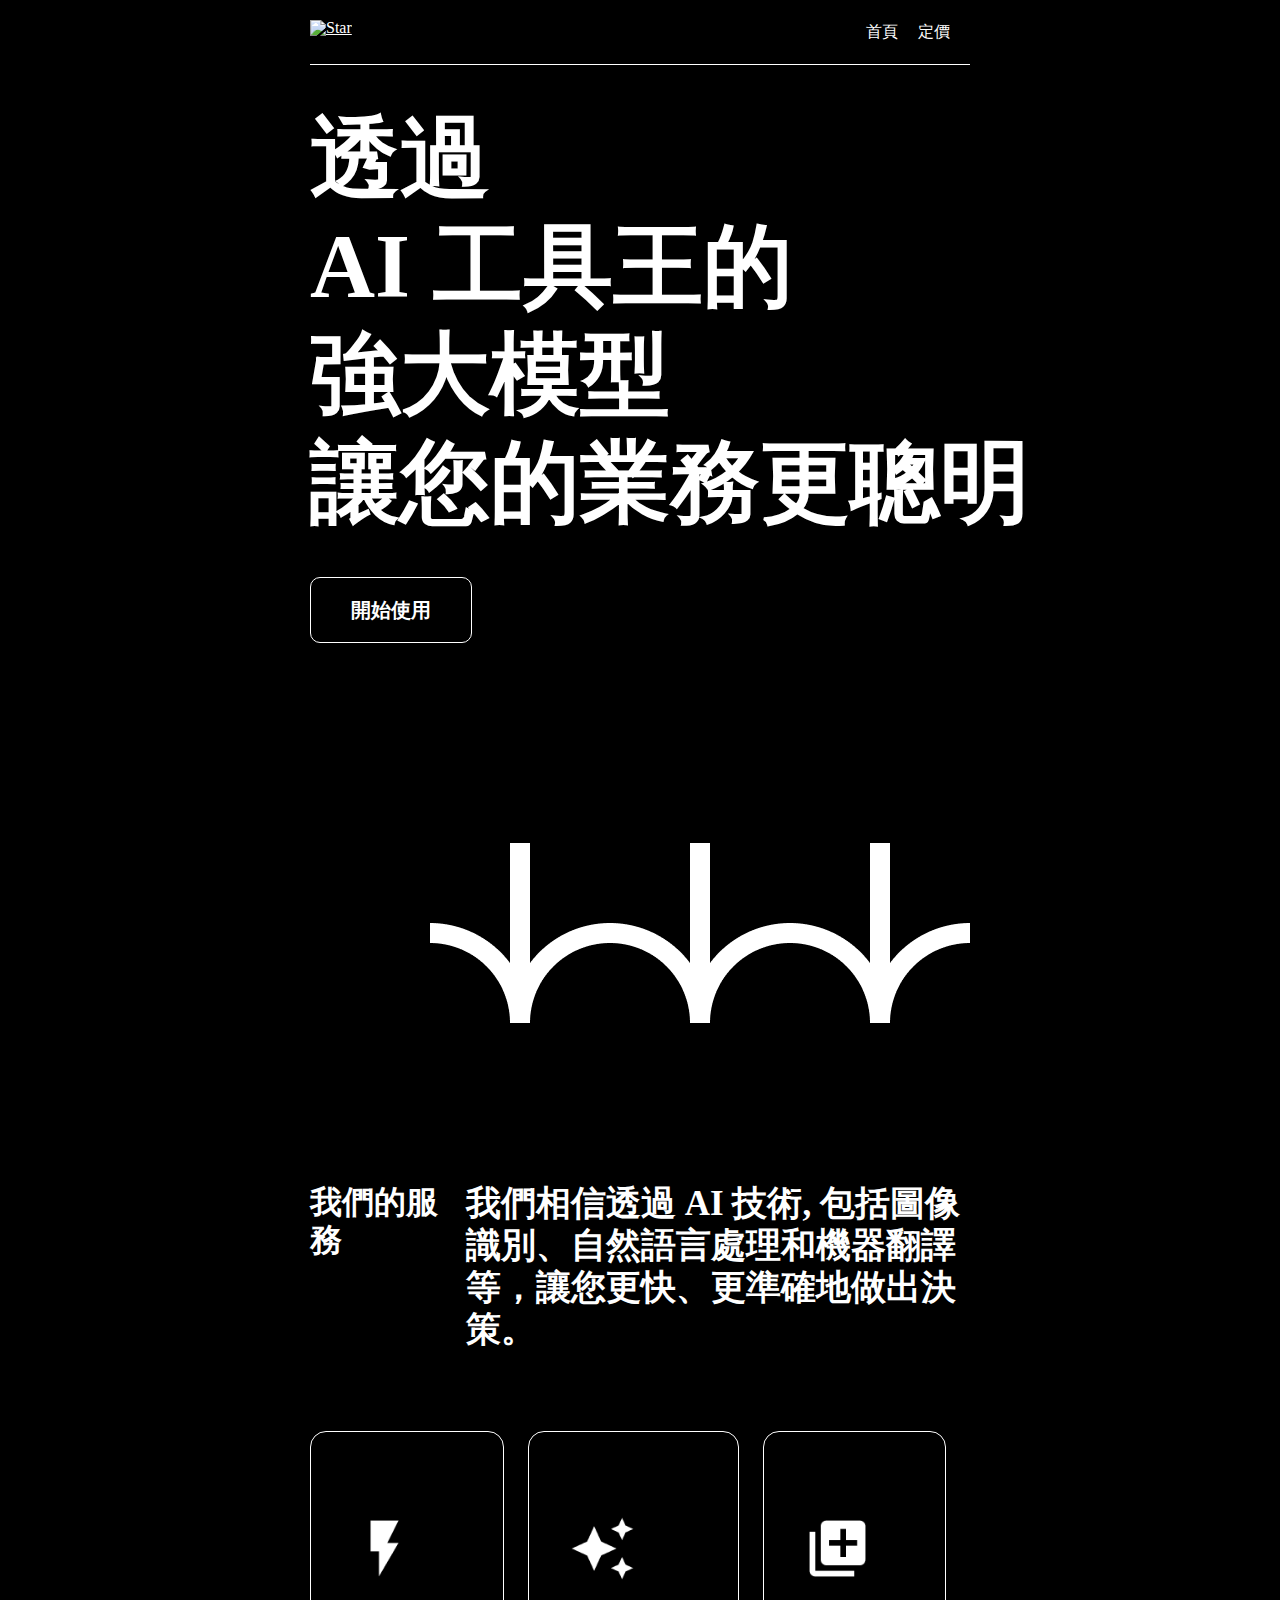
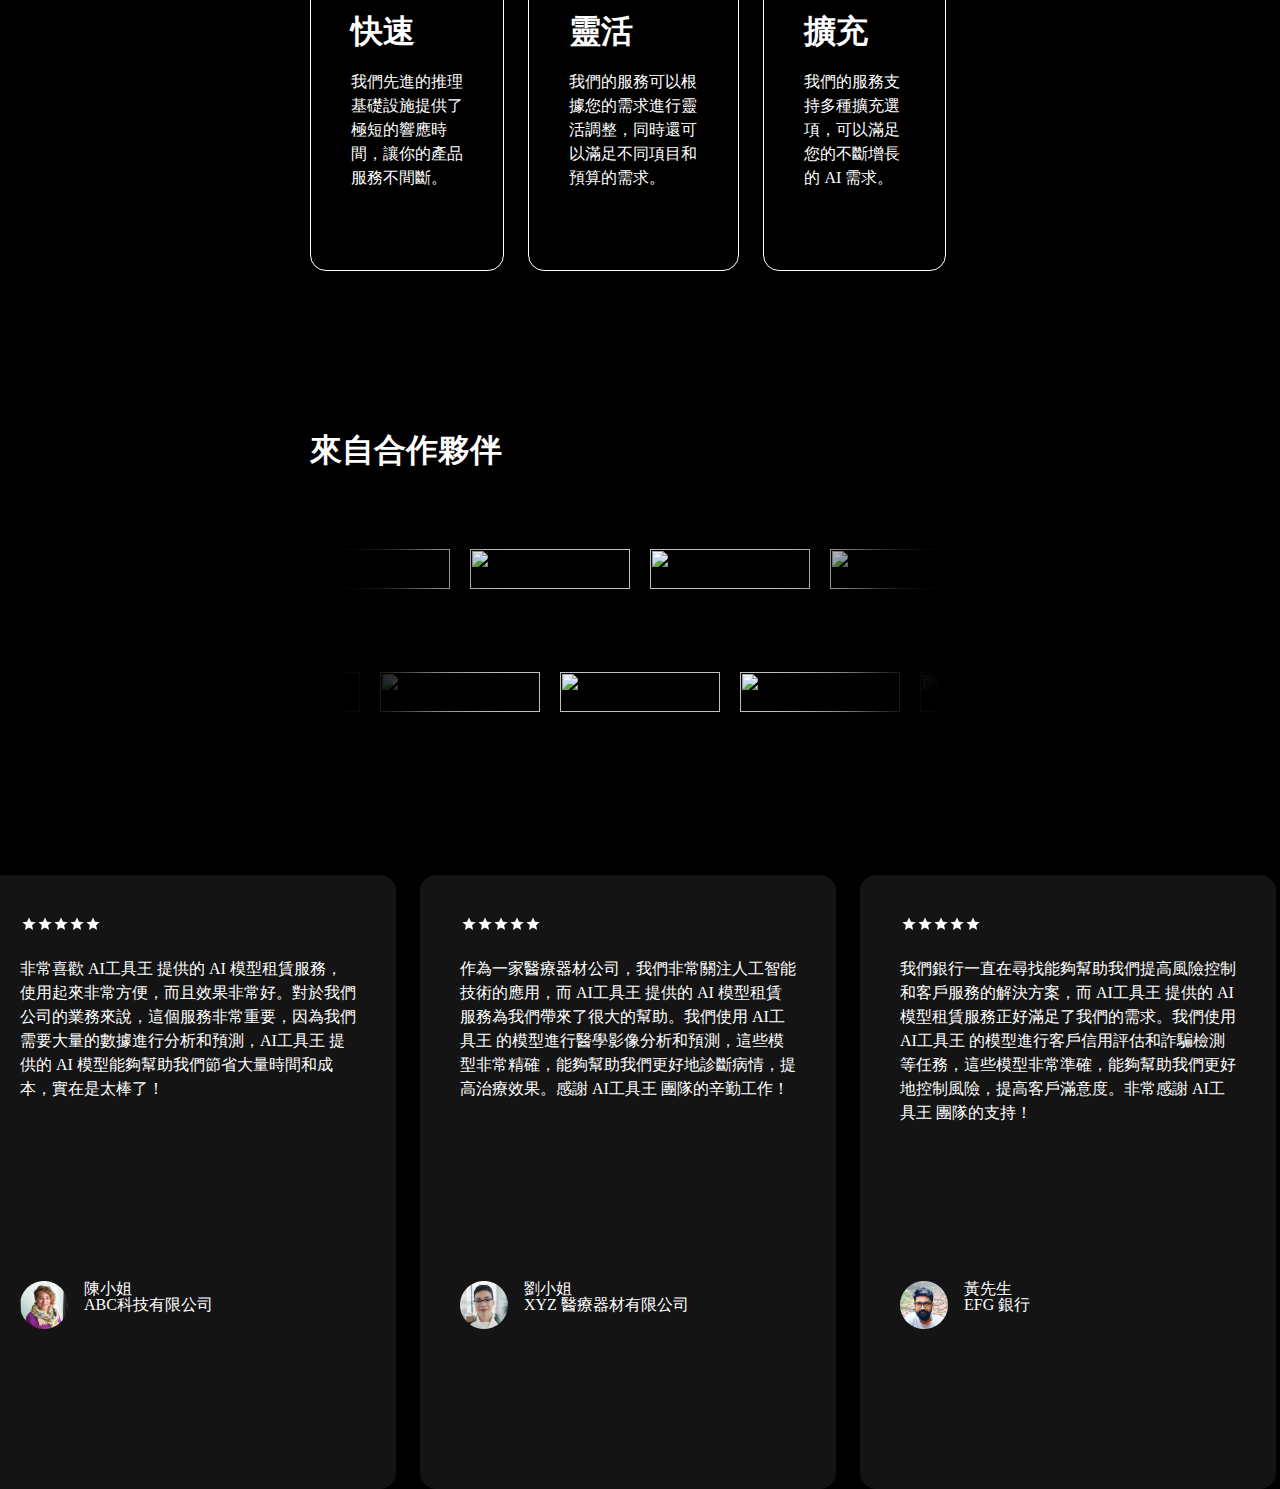
==== html/home.html @ 77b8fcf3 "Recreate the layout until the service area" ====
<!DOCTYPE html>
<html lang="en">
<head>
    <meta charset="UTF-8">
    <meta http-equiv="X-UA-Compatible" content="IE=edge">
    <meta name="viewport" content="width=device-width, initial-scale=1.0">
    <title>Document</title>
    <link rel="stylesheet" href="/css/reset.css"> 
    <link rel="stylesheet" href="/css/style.css">
    <script src="/js/jquery-3.7.0.min.js" type=”text/javascript”></script>
    <script src="/js/animation.js"  type=”text/javascript”></script>
</head>
<body>
    <div class="container">
        <div class="header ml-310 mr-310">
            <div class="logo">
                <h1><a href="#top"><img src="https://github.com/hexschool/2022-web-layout-training/blob/main/2023web-camp/logo.png?raw=true" alt="Star"></a></h1>
            </div>
            <div class="menu">
                <ul>
                    <li><a href="#">首頁</a></li>
                    <li><a href="#">定價</a></li>
                </ul>
            </div>
        </div>

        <div class="banner">
            <div class="banner-text">
              <p>透過</p>
              <p>AI 工具王的</p>
              <p>強大模型</p>
              <p>讓您的業務更聰明</p>
            </div>
            <div class="banner-button">
              <input type="button" value="開始使用" class="btn">
            </div>
            <div class="banner-animation"><span><img src="/images/deco.png" class="first"></img></span><span><img src="/images/deco.png" class="second"></img></span><span><img src="/images/deco.png" class="third"></img></span></div>

          </div>
          <div class="service">
            <div class="service-text">
                <h2>我們的服務</h2>
                <h3 class="right"><span>我們相信透過 AI 技術,</span>
                    <span>包括圖像識別、自然語言處理和機器翻</span>譯等，讓您更快、更準確地做出決策。</h3>
            </div>
            <ul class="service-list">
                    <li>
                        <img src="/images/icons/flash on.png" alt="Speed" >
                        
                        <h2>快速</h2>
                        <p>我們先進的推理基礎設施提供了極短的響應時間，讓你的產品服務不間斷。</p>
                       
                    </li>
                    <li>
                        <img src="/images/icons/auto awesome.png" alt="Flexibility" >
                        <h2>靈活</h2>
                        <p>我們的服務可以根據您的需求進行靈活調整，同時還可以滿足不同項目和預算的需求。</p>
                    </li>
                    <li>
                        <img src="/images/icons/library add.png" alt="Expansion">
                        <h2>擴充</h2>
                        <p>我們的服務支持多種擴充選項，可以滿足您的不斷增長的 AI 需求。</p>
                    </li>
            </ul>   
            </div>
            <div class="partner">
                <h2>來自合作夥伴</h2>
                <ul class="enterprise mb-md-12">
                  <li>
                    <img src="https://github.com/hexschool/2022-web-layout-training/blob/main/2023web-camp/enterprise.png?raw=true" alt="">
                  </li>
                  <li>
                    <img src="https://github.com/hexschool/2022-web-layout-training/blob/main/2023web-camp/enterprise1.png?raw=true" alt="">
                  </li>
                  <li>
                    <img src="https://github.com/hexschool/2022-web-layout-training/blob/main/2023web-camp/enterprise2.png?raw=true" alt="">
                  </li>
                  <li>
                    <img src="https://github.com/hexschool/2022-web-layout-training/blob/main/2023web-camp/enterprise3.png?raw=true" alt="">
                  </li>
                  <li>
                    <img src="https://github.com/hexschool/2022-web-layout-training/blob/main/2023web-camp/enterprise4.png?raw=true" alt="">
                  </li>
                  <li>
                    <img src="https://github.com/hexschool/2022-web-layout-training/blob/main/2023web-camp/enterprise5.png?raw=true" alt="">
                  </li>
                  <li>
                    <img src="https://github.com/hexschool/2022-web-layout-training/blob/main/2023web-camp/enterprise6.png?raw=true" alt="">
                  </li>
                  <li>
                    <img src="https://github.com/hexschool/2022-web-layout-training/blob/main/2023web-camp/enterprise7.png?raw=true" alt="">
                  </li>
                </ul>
                <ul class="enterprise mb-160 mb-md-48">
                  <li>
                    <img src="https://github.com/hexschool/2022-web-layout-training/blob/main/2023web-camp/enterprise8.png?raw=true" alt="">
                  </li>
                  <li>
                    <img src="https://github.com/hexschool/2022-web-layout-training/blob/main/2023web-camp/enterprise9.png?raw=true" alt="">
                  </li>
                  <li>
                    <img src="https://github.com/hexschool/2022-web-layout-training/blob/main/2023web-camp/enterprise11.png?raw=true" alt="">
                  </li>
                  <li>
                    <img src="https://github.com/hexschool/2022-web-layout-training/blob/main/2023web-camp/enterprise12.png?raw=true" alt="">
                  </li>
                  <li>
                    <img src="https://github.com/hexschool/2022-web-layout-training/blob/main/2023web-camp/enterprise1.png?raw=true" alt="">
                  </li>
                  <li>
                    <img src="https://github.com/hexschool/2022-web-layout-training/blob/main/2023web-camp/enterprise2.png?raw=true" alt="">
                  </li>
                  <li>
                    <img src="https://github.com/hexschool/2022-web-layout-training/blob/main/2023web-camp/enterprise3.png?raw=trueg" alt="">
                  </li>
                </ul>
              </div>
              <div class="recommend">
                <ul>
                    <li>
                        <div class="recommend-icon">
                            <img src="/images/icons/star.png" alt="star"><img src="/images/icons/star.png" alt="star"><img src="/images/icons/star.png" alt="star"><img src="/images/icons/star.png" alt="star"><img src="/images/icons/star.png" alt="star">
                        </div>
                        <p>非常喜歡 AI工具王 提供的 AI 模型租賃服務，使用起來非常方便，而且效果非常好。對於我們公司的業務來說，這個服務非常重要，因為我們需要大量的數據進行分析和預測，AI工具王 提供的 AI 模型能夠幫助我們節省大量時間和成本，實在是太棒了！</p>
                        <div class="recommend-name">
                        <img src="/images/avatar1.png" alt="avatar">
                        <div>
                        <h3>陳小姐</h3>
                        <p>ABC科技有限公司</p>
                        </div>
                        </div>
                    </li>
                    <li>
                        <div class="recommend-icon">
                            <img src="/images/icons/star.png" alt="star"><img src="/images/icons/star.png" alt="star"><img src="/images/icons/star.png" alt="star"><img src="/images/icons/star.png" alt="star"><img src="/images/icons/star.png" alt="star">
                        </div>
                        <p>作為一家醫療器材公司，我們非常關注人工智能技術的應用，而 AI工具王 提供的 AI 模型租賃服務為我們帶來了很大的幫助。我們使用 AI工具王 的模型進行醫學影像分析和預測，這些模型非常精確，能夠幫助我們更好地診斷病情，提高治療效果。感謝 AI工具王 團隊的辛勤工作！</p>
                        <div class="recommend-name">
                        <img src="/images/avatar3.png" alt="avatar">
                        <div>
                        <h3>劉小姐</h3>
                        <p>XYZ 醫療器材有限公司</p>
                        </div>
                        </div>
                    </li>
                    <li>
                        <div class="recommend-icon">
                            <img src="/images/icons/star.png" alt="star"><img src="/images/icons/star.png" alt="star"><img src="/images/icons/star.png" alt="star"><img src="/images/icons/star.png" alt="star"><img src="/images/icons/star.png" alt="star">
                        </div>
                        <p>我們銀行一直在尋找能夠幫助我們提高風險控制和客戶服務的解決方案，而 AI工具王 提供的 AI 模型租賃服務正好滿足了我們的需求。我們使用 AI工具王 的模型進行客戶信用評估和詐騙檢測等任務，這些模型非常準確，能夠幫助我們更好地控制風險，提高客戶滿意度。非常感謝 AI工具王 團隊的支持！</p>
                        <div class="recommend-name">
                        <img src="/images/avatar2.png" alt="avatar">
                        <div>
                        <h3>黃先生</h3>
                        <p>EFG 銀行</p>
                        </div>
                        </div>
                    </li>
                </ul>
            </div>
    

  
    </div>
    
</body>
</html>
---- css/style.css ----
@import url(//fonts.googleapis.com/earlyaccess/notosanstc.css);

*,*::before,*::after{
    box-sizing: border-box;
    font-family: 'Noto Sans TC';
    color: #fff;
}
image{
    max-width:100%;
    height:auto;
}
.container{
    background-color:black;
    
}

.header{
    
    display:flex;
    justify-content: space-between;
    border-bottom:1px solid #fff;
    margin:0 auto;  
    margin-left: 310px;
    margin-right: 310px;
}

.logo img{
    width:189px;
    padding-bottom: 28px;
    padding-top:20px;
}
.menu{
    display:flex;
    align-items: center;
    justify-content: center;
}

.menu ul{
    display: flex;
}

.menu a{
    text-decoration: none;
    color:#fff;
    font-size: 16px;
    line-height: 1.5;
    padding-right: 20px;
}
.banner{
    
    margin-top:40px;
    margin-left: 310px;
    
}
.banner p{
    color:#fff;
    font-weight: 900;
    font-size:90px;
    line-height:1.2;
}
input[type="button"] {
    font-size: 20px;
    line-height: 1.2;
    padding:20px 40px;
    font-weight: 900;
    background-color:black;
    color: #fff;
    border:1px solid #fff;
    margin-top:40px;
    border-radius: 10px;
}
.banner-animation{
  display:flex;
  justify-content: flex-end;
  overflow: hidden;
  height:180px;
  margin: left 310px;
    margin-right:310px;  
  margin-bottom: 160px;
  margin-top:200px;
}

.service{
    max-width: 1296px;
    margin-left:310px;
    margin-right:310px;
}
.service-text{
    display: flex;
    
    margin-bottom: 80px;
}

.service-text>.right{
    
    font-weight: 900;
    line-height: 120%;
    font-size:35px;
    width:75%;
    
    }


.service-text>h2{
    font-size:32px;
    width:20%;
    margin-right: 24px;
    
    font-weight: 900;
    line-height: 120%;   
}
.service-list {
    display:flex;
   
 }

 .service-list li{
    
    padding-right: 40px;
    padding-left: 40px;
    margin-right: 24px;
    border: 1px solid white;
    border-radius: 16px;
}

.service-list li h2{
    font-weight: 900;
    font-size: 32px;
    line-height:1.2;
    margin-bottom: 20px;
    margin-top: 26.67px;
}
.service-list p{
  
    font-weight: 400;
    font-size: 16px;
    line-height: 150%;
    padding-bottom: 80px;
   
}
.service-list li img{
    width:66.67px;
    margin-top:83.33px;
    
}

/*overflow area*/
.overflow {
    max-width: 1320px;
    margin-left: auto;
    margin-right: auto;
    padding-left: 12px;
    padding-right: 12px;
  }
  
  

  
  .enterprise {
    display: flex;
    justify-content: center;
    overflow-x: scroll;
    position: relative;
    margin-bottom: 20px;
  }

  @media (max-width: 768px) {
    .mb-md-120 {
      margin-bottom: 120px;
    }
  }
  
  /* 隱藏 x 軸 */
  /* Hide scrollbar for Chrome, Safari and Opera */
  .enterprise::-webkit-scrollbar {
    display: none;
  }
  /* Hide scrollbar for IE, Edge and Firefox */
  .enterprise {
    -ms-overflow-style: none; /* IE and Edge */
    scrollbar-width: none; /* Firefox */
  }
  
  .enterprise::after,
  .enterprise::before {
    content:"";
    position: sticky;
    width: 196px;
    height: 40px;
    top: 0;
  }
  .enterprise::before {
    left: 0;
    padding-right: 196px;
    background: linear-gradient(90deg, #000000 0%, rgba(0, 0, 0, 0.991615) 11.79%, rgba(0, 0, 0, 0.967585) 21.38%, rgba(0, 0, 0, 0.9296) 29.12%, rgba(0, 0, 0, 0.879348) 35.34%, rgba(0, 0, 0, 0.818519) 40.37%, rgba(0, 0, 0, 0.7488) 44.56%, rgba(0, 0, 0, 0.671881) 48.24%, rgba(0, 0, 0, 0.589452) 51.76%, rgba(0, 0, 0, 0.5032) 55.44%, rgba(0, 0, 0, 0.414815) 59.63%, rgba(0, 0, 0, 0.325985) 64.66%, rgba(0, 0, 0, 0.2384) 70.88%, rgba(0, 0, 0, 0.153748) 78.62%, rgba(0, 0, 0, 0.0737185) 88.21%, rgba(0, 0, 0, 0) 100%);
  }
  
  .enterprise::after {
    right: 0;
    padding-left: 196px;
    background: linear-gradient(90deg, #000000 0%, rgba(0, 0, 0, 0.991615) 11.79%, rgba(0, 0, 0, 0.967585) 21.38%, rgba(0, 0, 0, 0.9296) 29.12%, rgba(0, 0, 0, 0.879348) 35.34%, rgba(0, 0, 0, 0.818519) 40.37%, rgba(0, 0, 0, 0.7488) 44.56%, rgba(0, 0, 0, 0.671881) 48.24%, rgba(0, 0, 0, 0.589452) 51.76%, rgba(0, 0, 0, 0.5032) 55.44%, rgba(0, 0, 0, 0.414815) 59.63%, rgba(0, 0, 0, 0.325985) 64.66%, rgba(0, 0, 0, 0.2384) 70.88%, rgba(0, 0, 0, 0.153748) 78.62%, rgba(0, 0, 0, 0.0737185) 88.21%, rgba(0, 0, 0, 0) 100%);
    transform: rotate(-180deg);
  }
  .enterprise li:not(:last-child) {
    margin-right: 20px;
  }
  
  .enterprise img {
    width: 160px;
    height: 40px;
    max-width: initial;
  }
  .partner{
    max-width: 1296px;
    margin-left:310px;
    margin-right:310px;
    margin-top: 160px;
}

.partner>h2{
    font-weight: 900;
font-size: 32px;
line-height: 120%;
color:#fff;
}

.partner ul{
    margin-top:80px;
    max-width:1296px;
}
.recommend ul{
    max-width:1296px;
    display:flex;
    margin-left:310px;
    margin-right:310px; 
    justify-content: center;
    margin-top: 160px;
  }

  .recommend li{   
    background: rgba(255, 255, 255, 0.08);
border-radius: 16px;
margin-right: 24px;


  }
  .recommend li >p{
   
    width:336px;
   height:215px;
   display:flex;
   margin: 22px 40px 109px;
   font-weight: 400;
font-size: 16px;
line-height: 150%;
  }
  .recommend-icon{
    margin-bottom:22px;
    margin-left:41px;
    margin-top: 41px;
  }
  .recommend-name{   
    margin-left:40px;
 
    display: flex;
    margin-top: 20px;
   
    margin-bottom: 160px;
  }

  .recommend-name img{
    margin-right: 16px;
  }
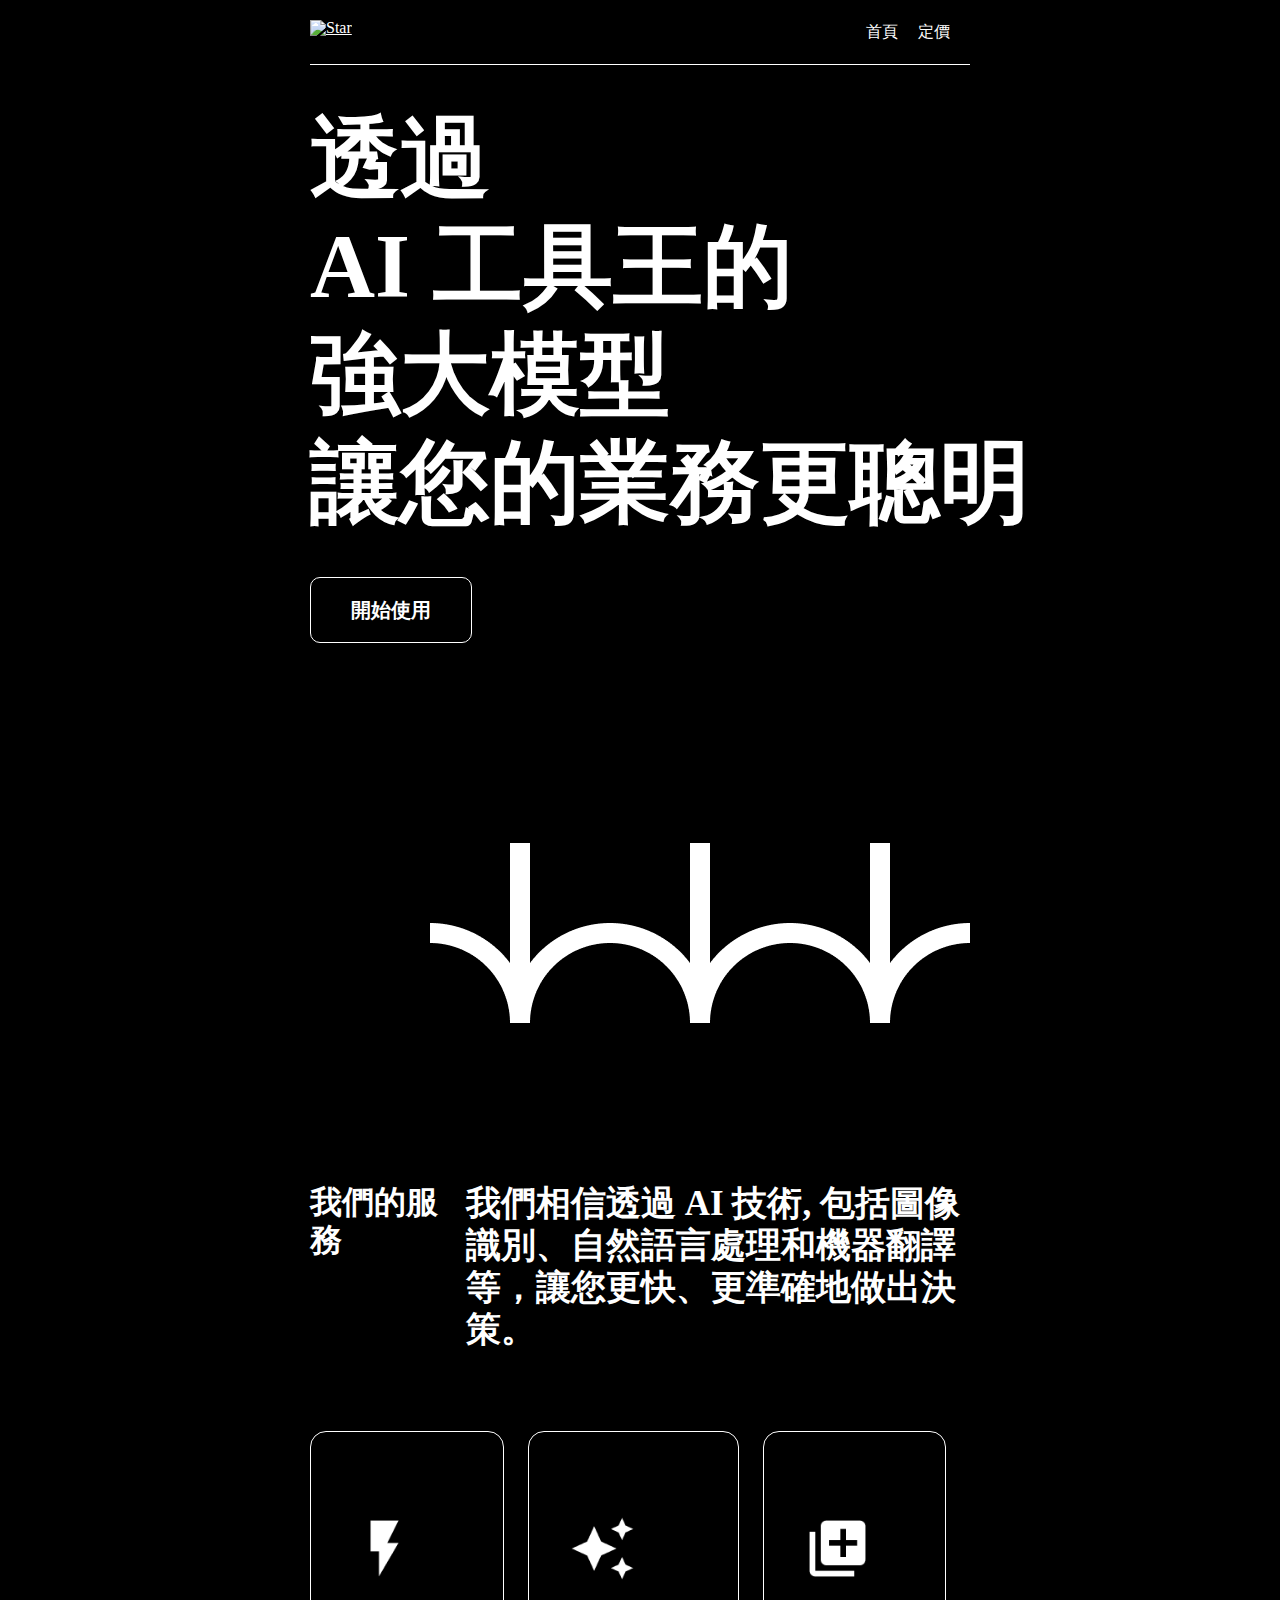
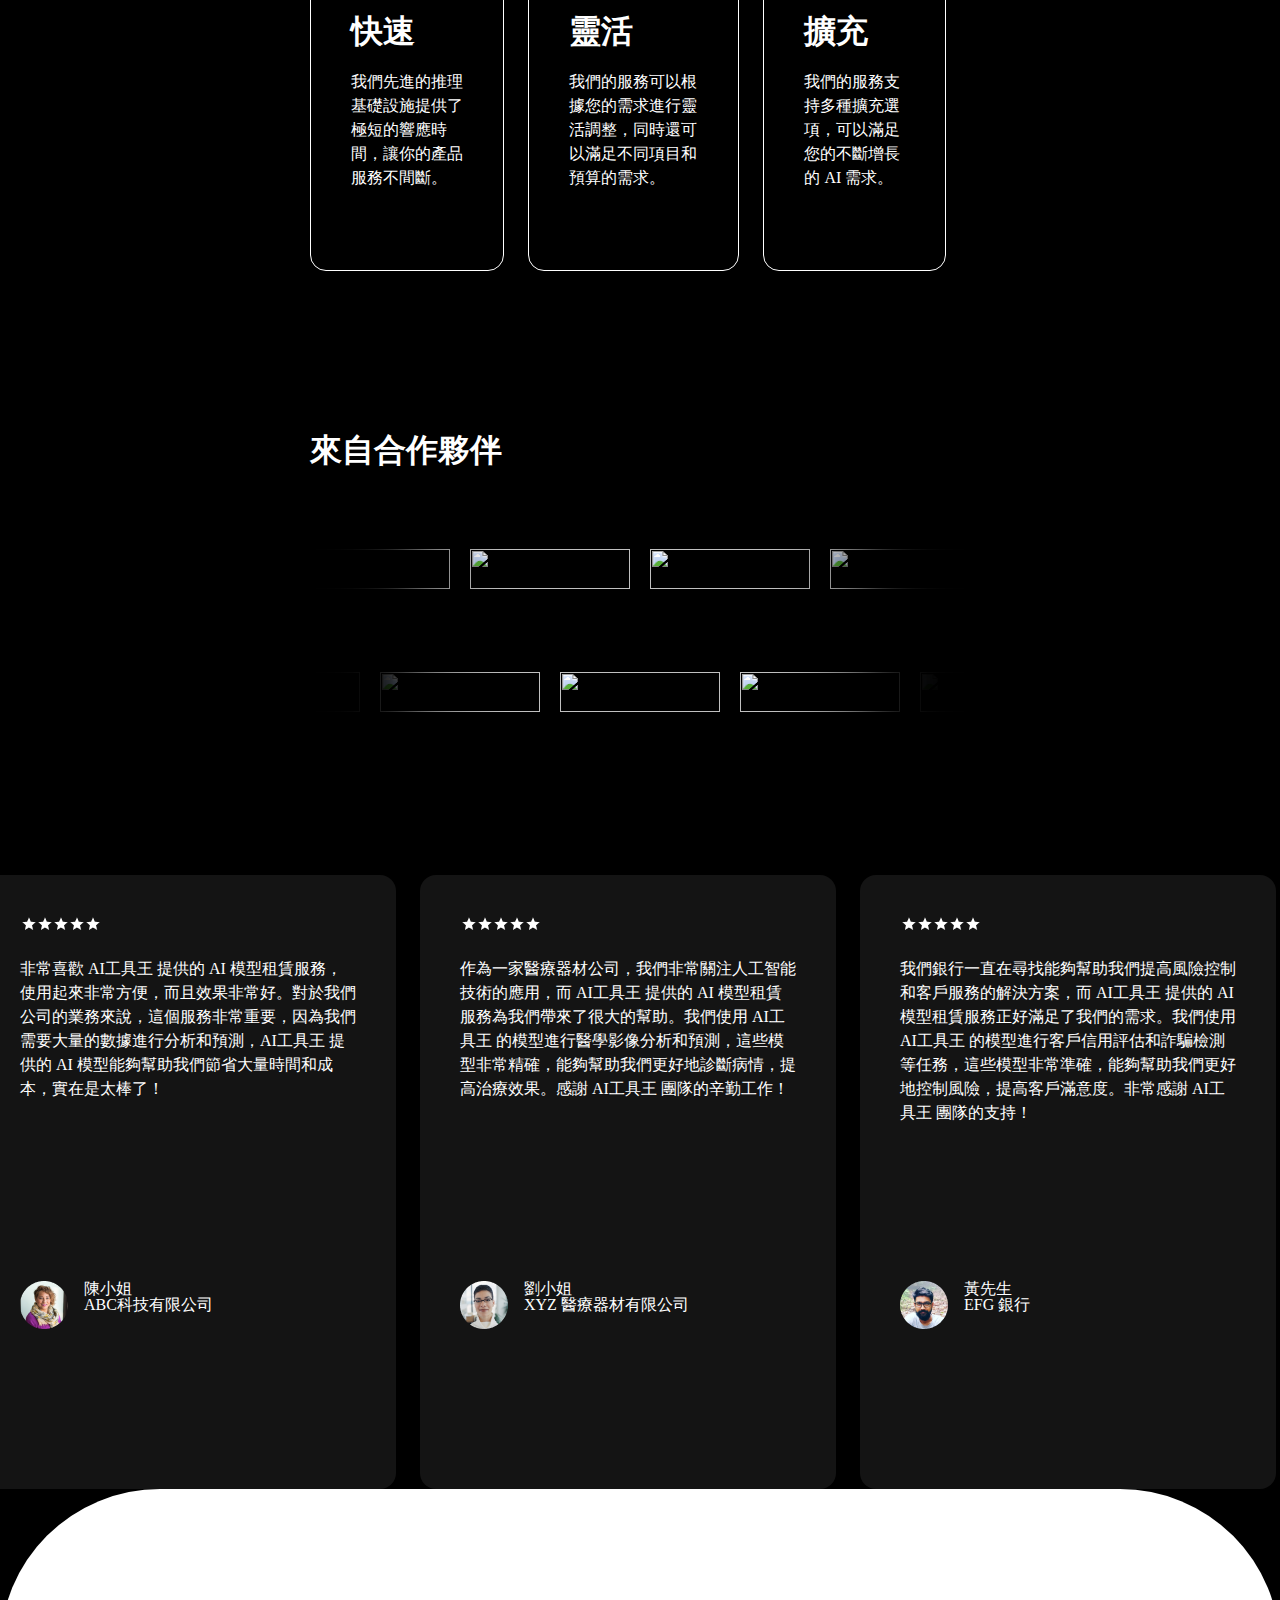
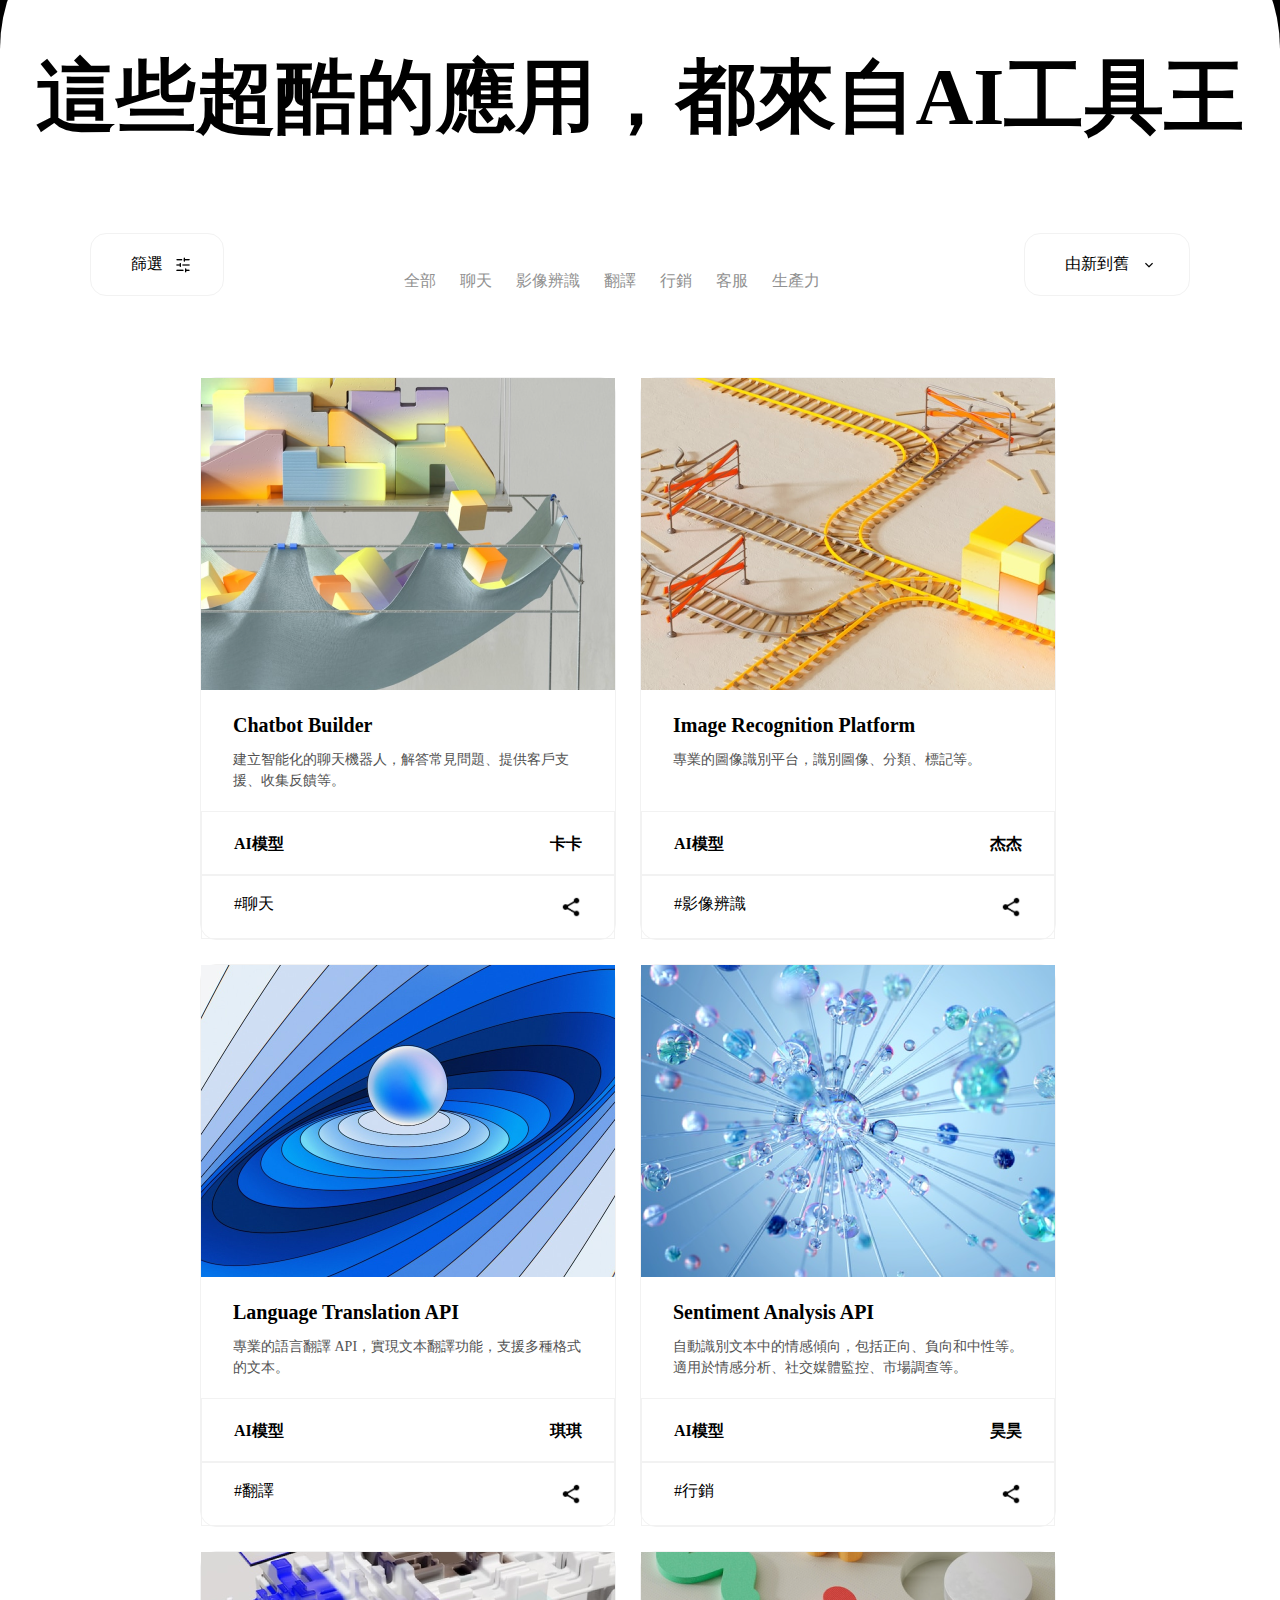
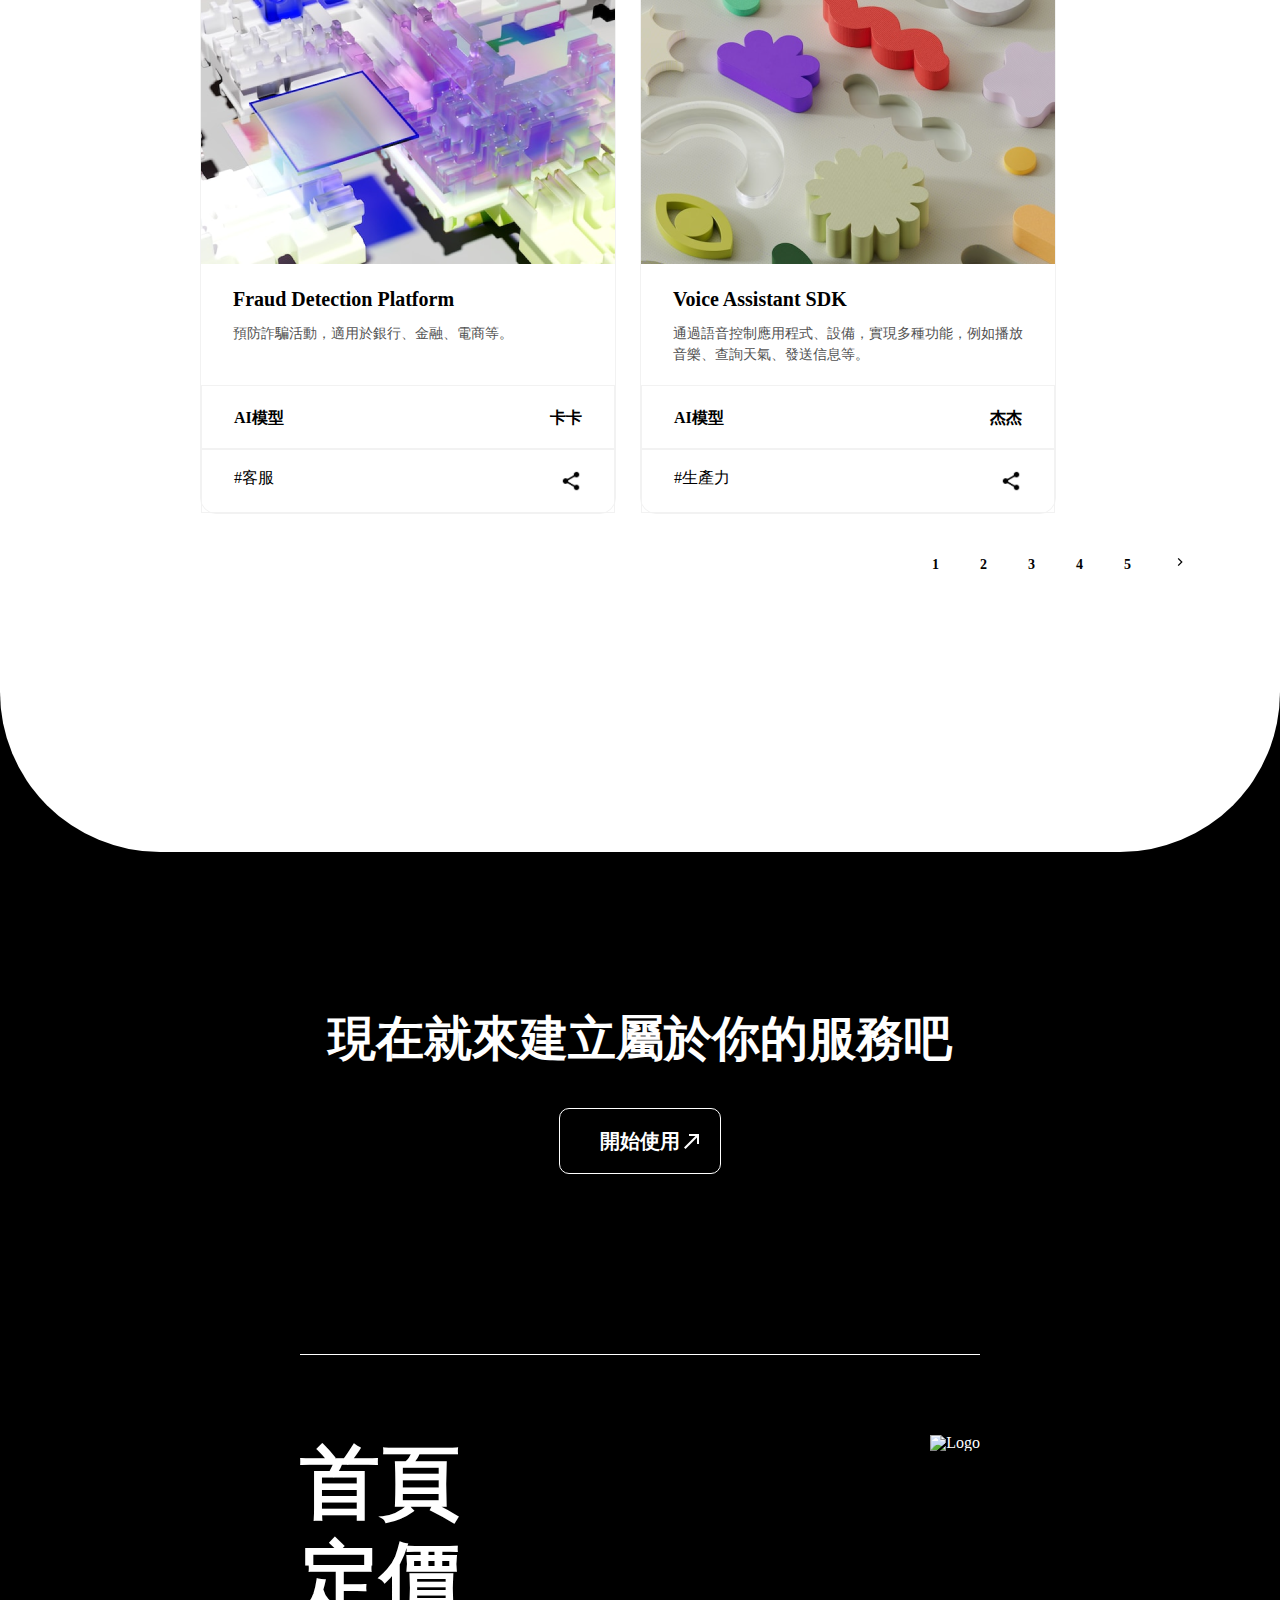
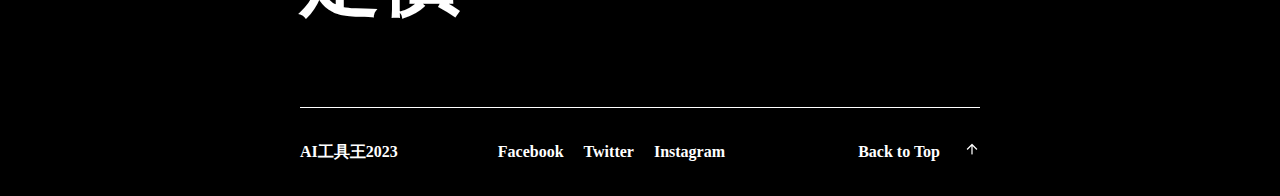
==== commit eca8677f: "Finish the layout for the home page" ====
--- a/html/home.html
+++ b/html/home.html
@@ -8,7 +8,8 @@
     <link rel="stylesheet" href="/css/reset.css"> 
     <link rel="stylesheet" href="/css/style.css">
     <script src="/js/jquery-3.7.0.min.js" type=”text/javascript”></script>
-    <script src="/js/animation.js"  type=”text/javascript”></script>
+    <script src="/js/all.js"  type=”text/javascript”></script>
+    
 </head>
 <body>
     <div class="container">
@@ -150,16 +151,215 @@
                         <p>我們銀行一直在尋找能夠幫助我們提高風險控制和客戶服務的解決方案，而 AI工具王 提供的 AI 模型租賃服務正好滿足了我們的需求。我們使用 AI工具王 的模型進行客戶信用評估和詐騙檢測等任務，這些模型非常準確，能夠幫助我們更好地控制風險，提高客戶滿意度。非常感謝 AI工具王 團隊的支持！</p>
                         <div class="recommend-name">
                         <img src="/images/avatar2.png" alt="avatar">
-                        <div>
-                        <h3>黃先生</h3>
-                        <p>EFG 銀行</p>
-                        </div>
+                          <div>
+                            <h3>黃先生</h3>
+                            <p>EFG 銀行</p>
+                          </div>
                         </div>
                     </li>
                 </ul>
             </div>
     
+            <div class="bg-white">
+              <div class="tools">
+                  <h2>這些超酷的應用，都來自AI工具王</h2>
+      
 
+                  <!--<form>
+                      <input type="search" placeholder="輸入關鍵字搜尋">
+                      <button type="submit"></button>
+                    </form>-->
+                  <!--<input type="text" name="Search" placeholder="輸入關鍵字搜尋">-->
+                  <div class="tools-search">
+                    <div class="wrap">
+                      <div class="filter mt-8">
+                          <div class="dropdown">
+                              <button type="button" class="dropdown-btn fs-normal"><span class="dropdown-btnText">篩選</span><img src="/images/icons/sliders-horizontal.png" alt="Expand_More" class="fs-normal ml-12"></button>
+                              <ul class="dropdown-menu">
+                                  <li class="mb-8"><a href="#" class="new-to-old ">由新到舊</a></li>
+                                  <li><a href="#" class="old-to-new">由舊到新</a></li>
+                              </ul>
+                          </div>
+                      </div>
+                  </div>          
+                      <ul>
+                          <li><a href="#" class="gray">全部</a></li>
+                          <li><a href="#">聊天</a></li>
+                          <li><a href="#">影像辨識</a></li>
+                          <li><a href="#">翻譯</a></li>
+                          <li><a href="#">行銷</a></li>
+                          <li><a href="#">客服</a></li>
+                          <li><a href="#">生產力</a></li>
+                      </ul>
+                      <div class="wrap">
+                          <div class="filter mt-8">
+                              <div class="dropdown">
+                                  <button type="button" class="dropdown-btn fs-normal"><span class="dropdown-btnText">由新到舊</span><img src="/images/icons/keyboard arrow down.png" alt="Expand_More" class="fs-normal ml-12"></button>
+                                  <ul class="dropdown-menu">
+                                      <li class="mb-8"><a href="#" class="new-to-old ">由新到舊</a></li>
+                                      <li><a href="#" class="old-to-new">由舊到新</a></li>
+                                  </ul>
+                              </div>
+                          </div>
+                      </div>                      
+                  </div>
+                  <div class="tools-list">
+                      <ul>
+                          <li>
+                             
+                              <div class="image">
+                              <img src="/images/tool1.png" alt="tool">
+                              </div>
+                              <div class="introduction">
+                              <h2>Chatbot Builder</h2>
+                              <p>建立智能化的聊天機器人，解答常見問題、提供客戶支援、收集反饋等。</p>
+                              </div>
+                              <div class="tools-ai">
+                                  <span>AI模型</span>
+                                  <span>卡卡</span>
+                              </div>
+                              <div class="tools-tag">
+                                  <span>#聊天</span>
+                                  <img src="/images/icons/share.png" alt="share" >
+                              </div>
+                          </li>
+                          <li>
+                              
+                              <div class="image">
+                              <img src="/images/tool2.png" alt="tool">
+                              </div>
+                              <div class="introduction">
+                              <h2>Image Recognition Platform</h2>
+                              <p>專業的圖像識別平台，識別圖像、分類、標記等。
+                              </p>
+                              </div>
+                              <div class="tools-ai">
+                                  <span>AI模型</span>
+                                  <span>杰杰</span>
+                              </div>
+                              <div class="tools-tag">
+                                  <span>#影像辨識</span>
+                                  <img src="/images/icons/share.png" alt="share" >
+                              </div>
+                          </li>
+                          <li>
+                             
+                              <div class="image">
+                              <img src="/images/tool3.png" alt="tool">
+                              </div>
+                              <div class="introduction">
+                              <h2>Language Translation API</h2>
+                              <p>專業的語言翻譯 API，實現文本翻譯功能，支援多種格式的文本。</p>
+                              </div>
+                              <div class="tools-ai">
+                                  <span>AI模型</span>
+                                  <span>琪琪</span>
+                              </div>
+                              <div class="tools-tag">
+                                  <span>#翻譯</span>
+                                  <img src="/images/icons/share.png" alt="share" >
+                              </div>
+                          </li>
+                          <li>
+                              
+                              <div class="image">
+                              <img src="/images/tool4.png" alt="tool">
+                              </div>
+                              <div class="introduction">
+                              <h2>Sentiment Analysis API</h2>
+                              <p>自動識別文本中的情感傾向，包括正向、負向和中性等。適用於情感分析、社交媒體監控、市場調查等。</p>
+                              </div>
+                              <div class="tools-ai">
+                                  <span>AI模型</span>
+                                  <span>昊昊</span>
+                              </div>
+                              <div class="tools-tag">
+                                  <span>#行銷</span>
+                                  <img src="/images/icons/share.png" alt="share" >
+                              </div>
+                          </li>
+                          <li>
+                              
+                              <div class="image">
+                              <img src="/images/tool5.png" alt="tool">
+                              </div>
+                              <div class="introduction">
+                              <h2>Fraud Detection Platform</h2>
+                              <p>預防詐騙活動，適用於銀行、金融、電商等。
+                               </p>
+                              </div>
+                               <div class="tools-ai">
+                                  <span>AI模型</span>
+                                  <span>卡卡</span>
+                              </div>
+                              <div class="tools-tag">
+                                  <span>#客服</span>
+                                  <img src="/images/icons/share.png" alt="share" >
+                              </div>
+                          </li>
+                          <li>
+                              
+                              <div class="image">
+                              <img src="/images/tool6.png" alt="tool">
+                              </div>
+                              <div class="introduction">
+                              <h2>Voice Assistant SDK</h2>
+                              <p>通過語音控制應用程式、設備，實現多種功能，例如播放音樂、查詢天氣、發送信息等。</p>
+                              </div>
+                              <div class="tools-ai">
+                                  <span>AI模型</span>
+                                  <span>杰杰</span>
+                              </div>
+                              <div class="tools-tag">
+                                  <span>#生產力</span>
+                                  <img src="/images/icons/share.png" alt="share" >
+                              </div>
+                          </li>
+                      </ul>
+                  </div>
+                  
+                  <div class="pagination">
+                    <ul>
+                        <li><a href="#">1</a></li>
+                        <li><a href="#">2</a></li>
+                        <li><a href="#">3</a></li>
+                        <li><a href="#">4</a></li>
+                        <li><a href="#">5</a></li>
+                        <li><a href="#"><img src="/images/icons/keyboard arrow right.png" alt="Next Page"></a></li>
+                    </ul>
+                  </div>
+              </div>
+            
+      </div>
+      <div class="callToAction">
+        <h2>現在就來建立屬於你的服務吧</h2>
+        <input type="button" value="開始使用" class="btn2" >
+     </div>
+     <div class="siteMap">
+      <div class="siteMap-list">
+        <ul>
+          <li>首頁</li>
+          <li>定價</li>
+        </ul>
+      </div>
+      <div class="siteMap-logo"><img src="https://github.com/hexschool/2022-web-layout-training/blob/main/2023web-camp/logo.png?raw=true" alt="Logo"></div>
+    </div>
+    <div class="footer">
+      <div class="copyright">
+        <p>AI工具王<img src="" alt="" >2023</p>
+      </div>
+      <div class="social">
+        <ul>
+          <li>Facebook</li>
+          <li>Twitter</li>
+          <li>Instagram</li>
+        </ul>
+      </div>
+      <div class="to-top">
+          <a href="#top" class="btn3">Back to Top <img src="/images/icons/arrow upward.png" alt="arrow">
+          </a>
+      </div>
+    </div>
   
     </div>
     
--- a/css/style.css
+++ b/css/style.css
@@ -271,10 +271,313 @@
   .recommend-name img{
     margin-right: 16px;
   }
-
- 
-
-
-
-
-  +  .bg-white{
+    background-color: #fff;
+    max-width:1920px;
+    border-radius:160px;
+    
+  }
+.tools-list ul{
+    display:flex;
+    flex-wrap:wrap;
+    justify-content: center;
+   
+}
+  
+.tools-list li{
+   width:416px;
+   border-radius:16px;
+   
+   margin-right:24px;
+   margin-top: 24px;
+   border:1px solid#F2F2F2;
+}
+
+.image{
+    overflow:hidden;
+}
+.image img{
+    transition: transform 0.5s linear;
+}
+.image:hover img{
+    transform: scale(1.2);
+   
+}
+/*https://stackoverflow.com/questions/43219852/image-overflowhidden-with-scale-transition*/
+.tools>h2{
+    text-align:center;
+    font-weight: 900;
+    font-size: 80px;
+    line-height: 120%;
+    padding-top: 160px;
+    padding-bottom: 80px;
+    color:black;
+}
+.tools{
+    padding-bottom: 250px;
+    
+}
+
+.tools-search{
+  display:flex;
+
+}
+
+.tools-search>ul{
+    display: flex;
+    margin:auto;
+    color:black;
+    margin-top: 44px;
+    margin-bottom: 60px;
+
+}
+.tools-search li{
+    margin-right:24px;
+    
+}
+.tools-search a{
+    text-decoration: none;
+    color: #919191;
+    font-weight: 400;
+font-size: 16px;
+line-height: 150%;
+}
+.tools-search a:hover{
+    color: #020202;
+    width: 32px;
+    height: 24px;
+    background: #F2F2F2;
+border-radius: 16px;
+
+padding:8px 16px 8px 16px;
+
+}
+
+
+.tools-ai{
+    display:flex;
+    height:64px;
+    justify-content: space-between;
+    padding:20px 32px;
+    border:1px solid#F2F2F2;
+}
+
+.tools-ai>span{
+font-weight: 900;
+font-size: 16px;
+line-height: 150%;
+color: black;
+}
+.tools-tag{
+    display: flex;
+    height:64px;
+   
+    justify-content: space-between;
+    padding:20px 32px;
+    border:1px solid#F2F2F2;
+}
+
+.tools-tag span{
+    color: #000;
+}
+.introduction{
+    padding:20px 32px;
+    height:118px;
+    
+}
+.introduction>h2{
+    margin-bottom:12px;
+    font-weight: 900;
+font-size: 20px;
+line-height: 120%;
+color: black;
+}
+.introduction>p{
+    font-weight: 400;
+font-size: 14px;
+line-height: 150%;
+color:#525252;
+}
+.dropdown a {
+    text-decoration: none;
+    display:block;
+    color:#000;
+    
+  }
+  
+  .fs-normal {
+    font-size: 16px;
+  }
+  
+  .mb-8 {
+    margin-bottom: 8px;
+  }
+  
+  .ml-12 {
+    margin-left: 12px;
+  }
+  
+  .mt-8 {
+    margin-top: 8px;
+  }
+  
+  .wrap {
+    max-width: 800px;
+    margin: 0 auto;
+  }
+  
+  .filter {
+    display: flex;
+    justify-content: flex-end;
+  }
+  
+  .dropdown {
+    position: relative;
+    
+  }
+  
+  .dropdown-btn {
+    display: flex;
+    align-items: center;
+    
+    background-color: #ffffff;
+    border: 1px solid #F2F2F2;
+    padding-top: 20px;
+    padding-left: 40px;
+    padding-right: 32px;
+    padding-bottom: 20px;
+    border-radius: 16px;
+  }
+  
+  .dropdown-btn:hover {
+    border-color: #000000;
+  }
+  .dropdown-btnText{
+    color:black;
+  }
+  .dropdown-menu {
+    position:absolute;
+    right:0;
+    display:none;
+    margin-top: 4px;
+    box-shadow: 0px 2px 20px rgba(0, 0, 0, 0.2);
+    padding: 20px 0;
+    border-radius: 16px;
+  }
+  
+  .dropdown-menu a {
+    padding: 4px 40px;
+    color: #000;
+  }
+  
+  .dropdown-menu a:hover {
+    background-color: #f2f2f2;
+  }
+  
+  .dropdown-menu.show {
+    display: block;
+  }
+
+  .pagination >ul{
+    display: flex;
+    justify-content: flex-end;
+    margin-top: 40px;
+    margin-right: 60px;
+    
+  }
+  .pagination a{
+    width: 48px;
+    height: 48px;
+    display: inline-block;
+    color:#020202;
+    font-weight: 700;
+font-size: 14px;
+line-height: 150%;
+
+text-decoration: none;
+    
+  }
+
+  .pagination a:hover{
+    background-color: #000;
+    color: #fff;
+    text-align: center;
+    border-radius: 16px;
+    display: flex;
+    justify-content: center;
+    align-items: center;
+  }
+
+  .callToAction>h2{
+    font-weight: 900;
+font-size: 48px;
+line-height: 120%;
+color:white;
+margin-top: 158px;
+}
+.callToAction{
+    display:flex;
+    flex-direction:column;
+    align-items: center;
+    margin-bottom:180px;
+}
+
+
+  .btn2{
+    content: '';
+    background: url('/images/icons/call\ made.png') no-repeat;
+    background-position: center right 16px;
+}
+
+.siteMap{
+    display:flex;
+    justify-content: space-between;
+    padding: 80px 0;
+    margin-left:300px;
+    margin-right:300px; 
+    border-top:1px solid #fff;
+    border-bottom:1px solid #fff;
+}
+ .siteMap-list>ul{
+    color:#fff;
+    font-weight: 900;
+    font-size: 80px;
+    line-height: 120%;
+ }
+ .siteMap-logo>img{
+    width:188.99px;
+    height:40px;
+  }
+  .footer{
+    color:white;
+    display:flex;
+    margin-left:300px;
+    margin-right:300px;  
+    padding: 32px 0;
+    position:relative;
+    font-weight: 700;
+    font-size: 16px;
+    line-height: 150%;
+ }
+.social>ul{
+    display: flex;
+}
+.social li{
+    margin-right:20px;
+   
+}
+.copyright{
+    margin-right:100px;
+}
+ .to-top>a{
+    color:white;
+    text-decoration: none;
+    position:absolute;
+    right:0;
+    bottom:32px;
+    top:32px;
+  }
+
+  .to-top img{
+    padding-left: 20px;
+  }
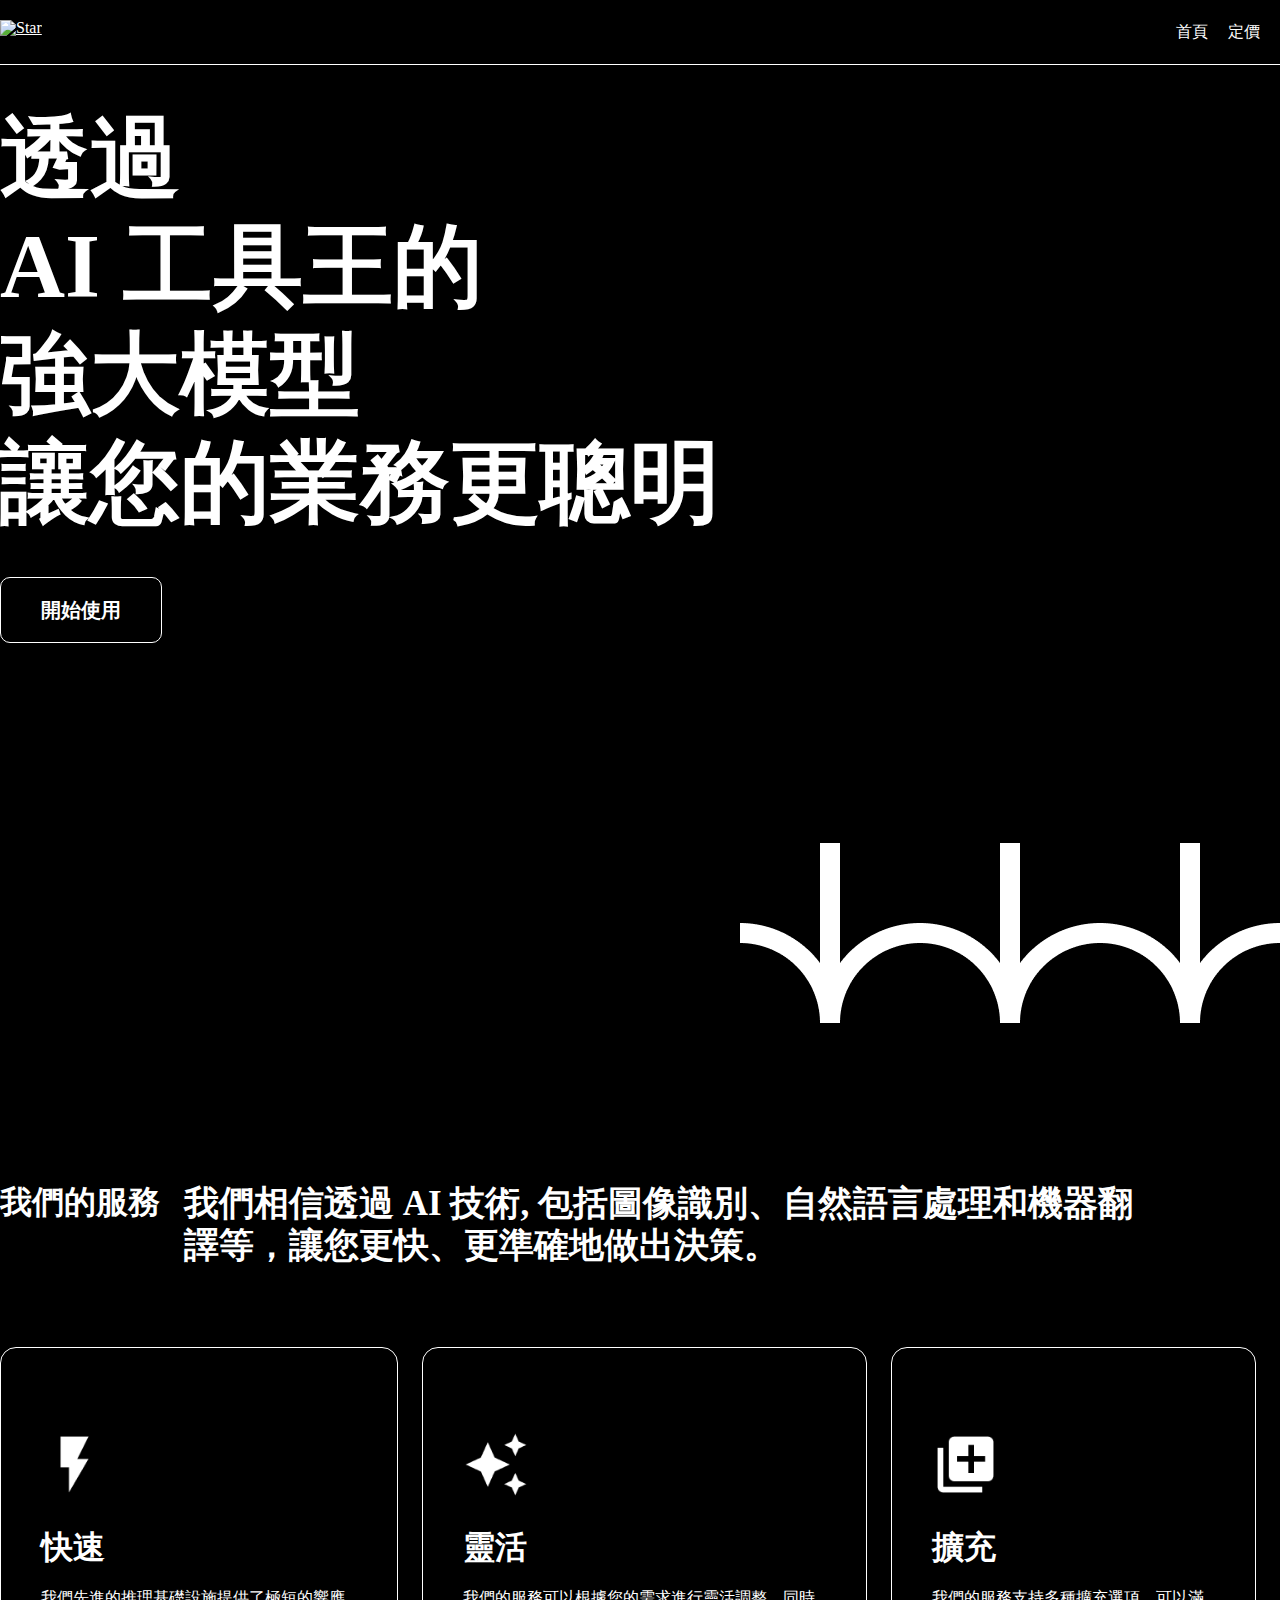
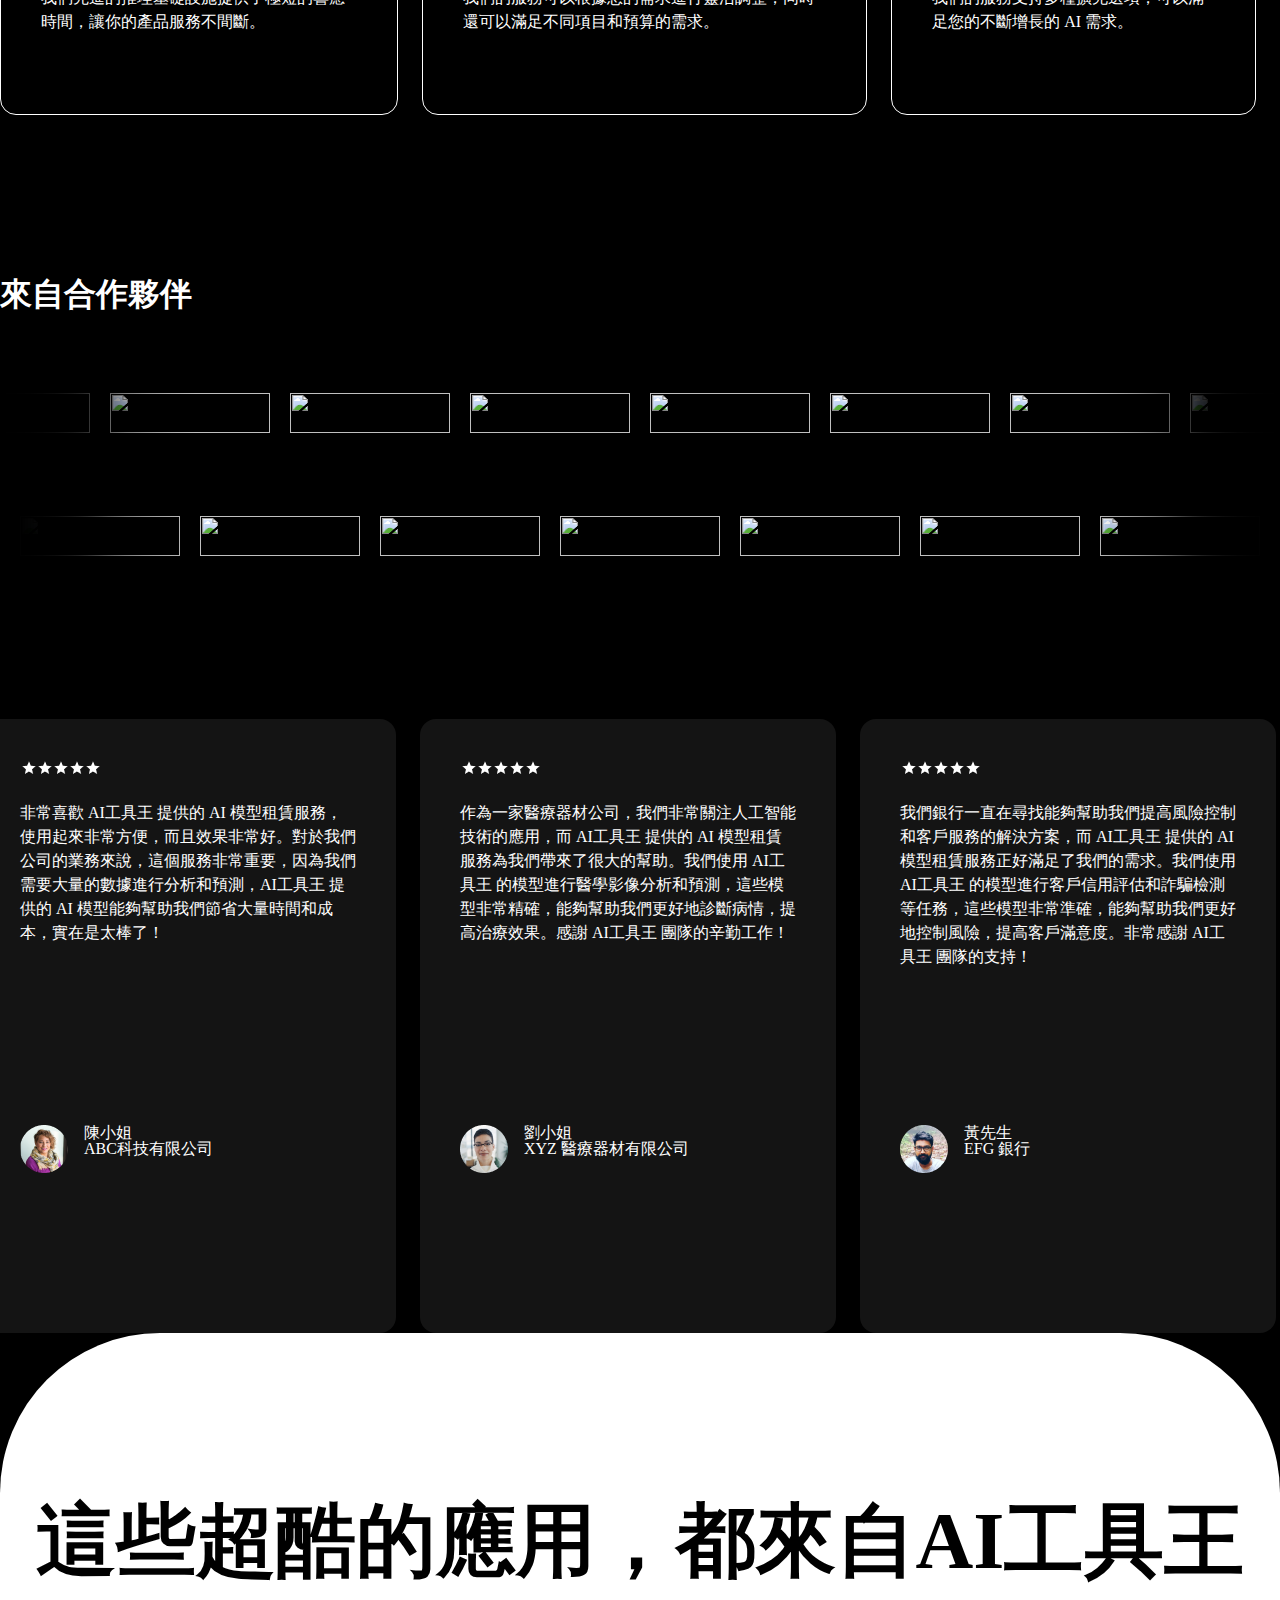
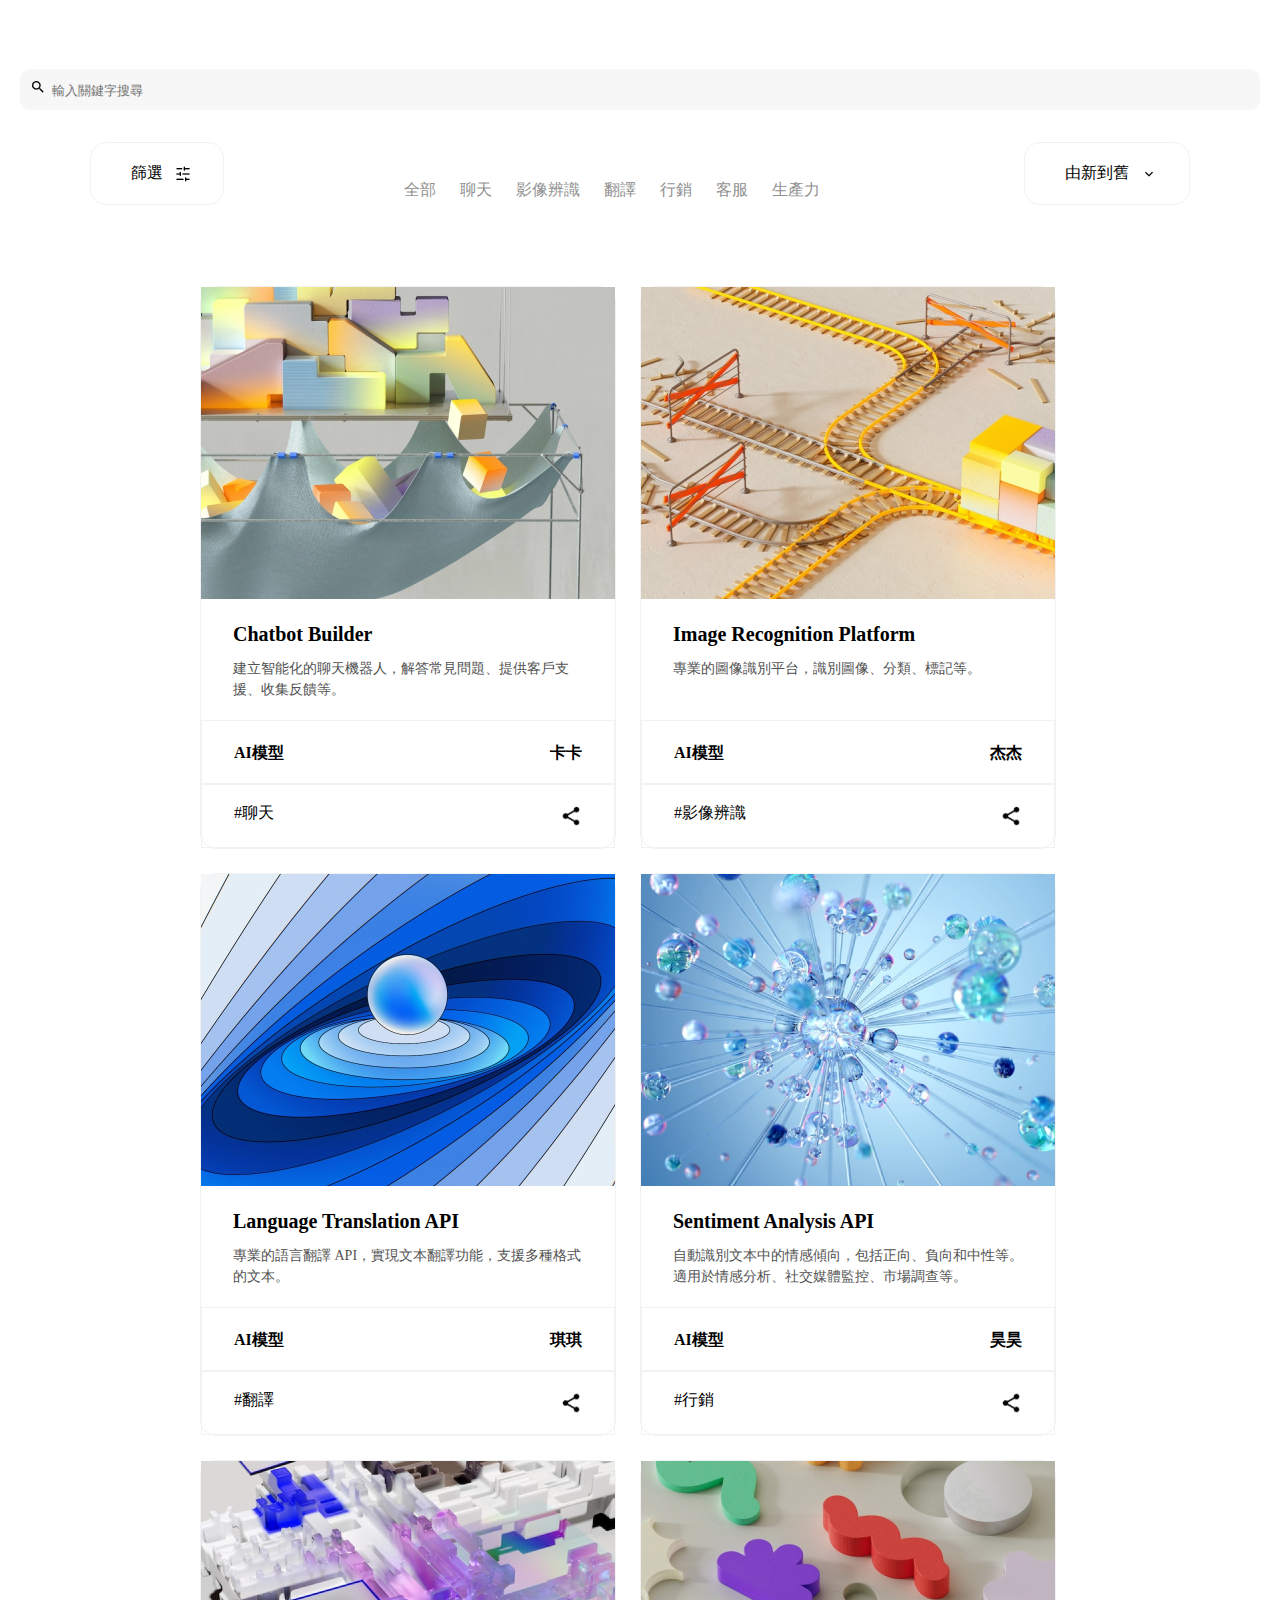
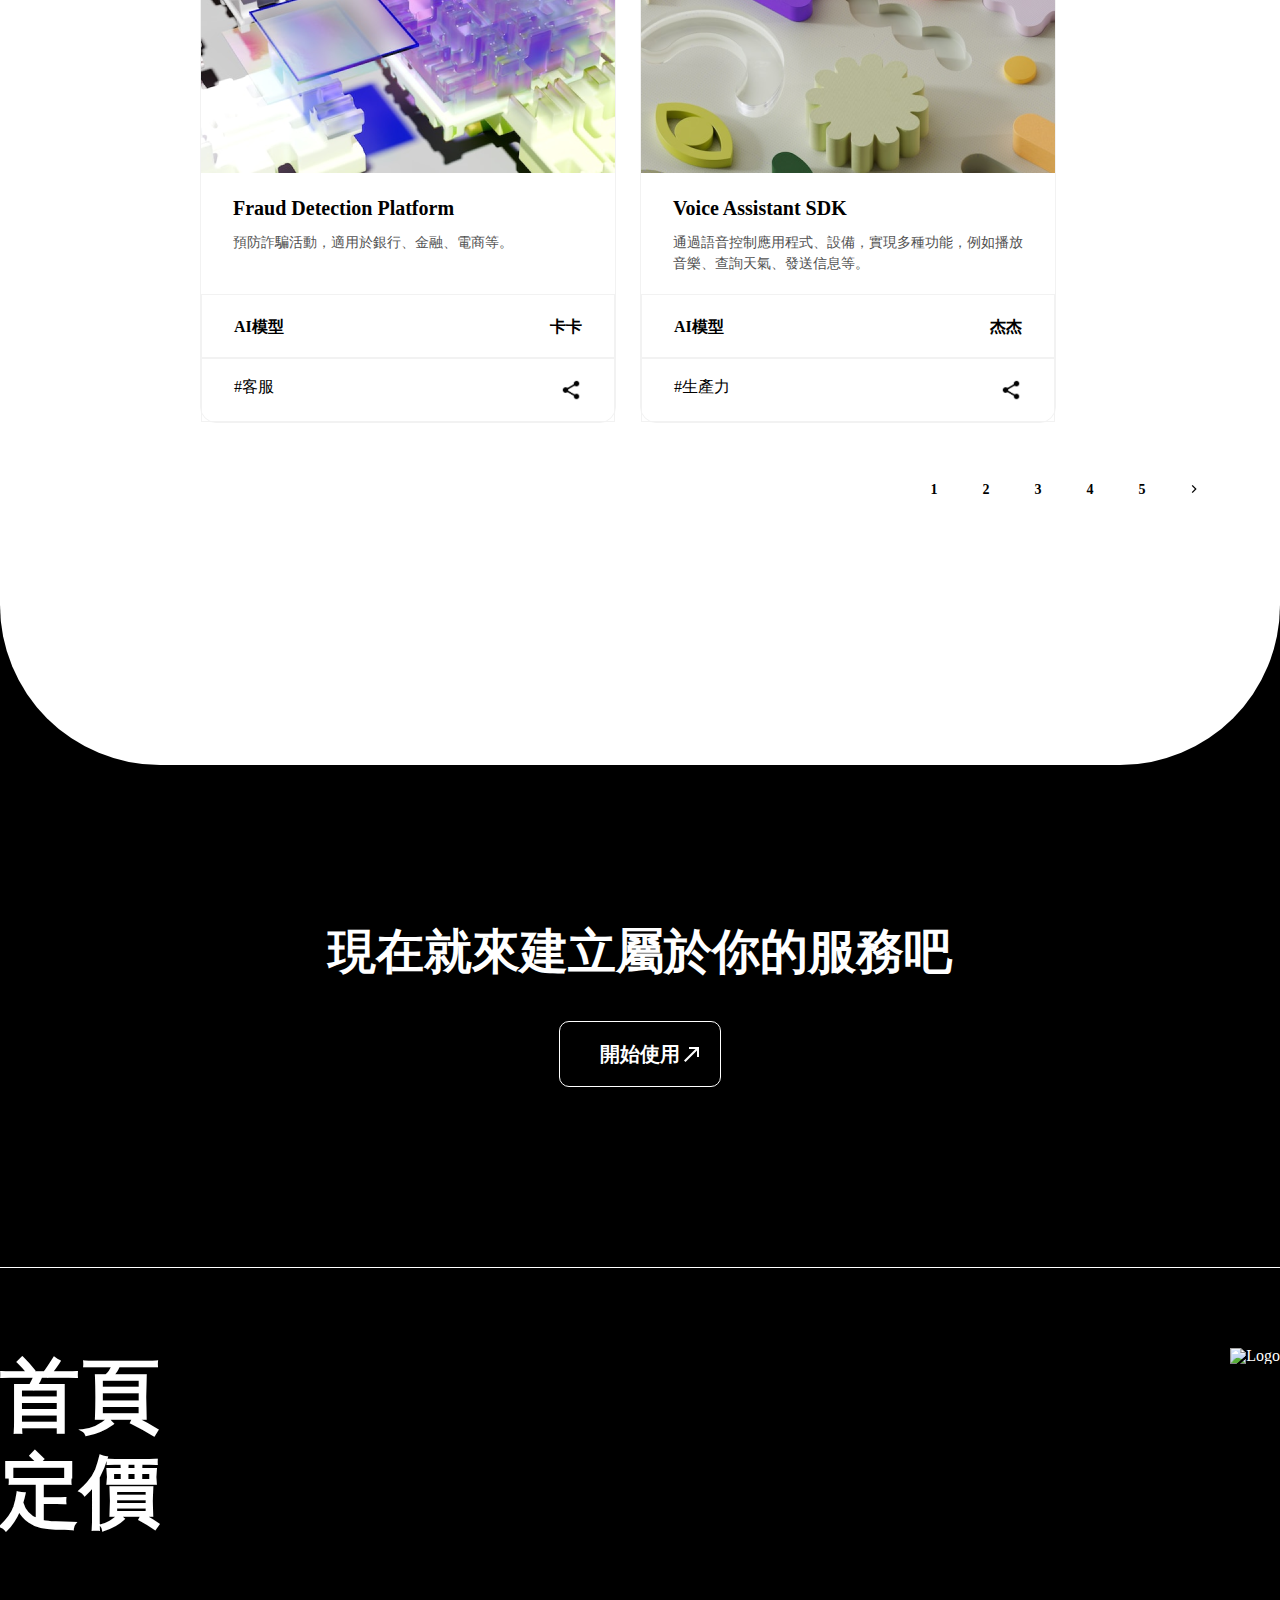
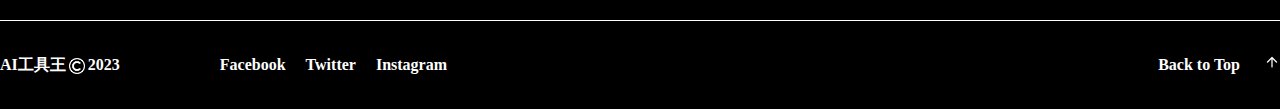
==== commit 405257b0: "Half finish the pricing page & the RWD for the home page" ====
--- a/html/home.html
+++ b/html/home.html
@@ -7,7 +7,6 @@
     <title>Document</title>
     <link rel="stylesheet" href="/css/reset.css"> 
     <link rel="stylesheet" href="/css/style.css">
-    <script src="/js/jquery-3.7.0.min.js" type=”text/javascript”></script>
     <script src="/js/all.js"  type=”text/javascript”></script>
     
 </head>
@@ -21,7 +20,9 @@
                 <ul>
                     <li><a href="#">首頁</a></li>
                     <li><a href="#">定價</a></li>
+          
                 </ul>
+                <img src="/images/icons/menu.png" alt="menu" >
             </div>
         </div>
 
@@ -165,10 +166,11 @@
                   <h2>這些超酷的應用，都來自AI工具王</h2>
       
 
-                  <!--<form>
-                      <input type="search" placeholder="輸入關鍵字搜尋">
-                      <button type="submit"></button>
-                    </form>-->
+                  <form action="/search" class="sr-bar">
+                    <img src="/images/icons/search.png" alt="search" class="sr-btn">
+                    <input type="search" placeholder="輸入關鍵字搜尋">
+                     
+                    </form>
                   <!--<input type="text" name="Search" placeholder="輸入關鍵字搜尋">-->
                   <div class="tools-search">
                     <div class="wrap">
@@ -182,8 +184,8 @@
                           </div>
                       </div>
                   </div>          
-                      <ul>
-                          <li><a href="#" class="gray">全部</a></li>
+                      <ul >
+                          <li><a href="#" >全部</a></li>
                           <li><a href="#">聊天</a></li>
                           <li><a href="#">影像辨識</a></li>
                           <li><a href="#">翻譯</a></li>
@@ -346,7 +348,7 @@
     </div>
     <div class="footer">
       <div class="copyright">
-        <p>AI工具王<img src="" alt="" >2023</p>
+        <p>AI工具王<img src="/images/copyright-logo-white.png" alt="copyright" style="width:auto;height:16px;vertical-align:middle;margin-right: 3px;margin-left: 3px;" >2023</p>
       </div>
       <div class="social">
         <ul>
--- a/css/style.css
+++ b/css/style.css
@@ -12,20 +12,20 @@
 .container{
     background-color:black;
     
+
 }
 
 .header{
-    
+    max-width:100%;
     display:flex;
     justify-content: space-between;
     border-bottom:1px solid #fff;
     margin:0 auto;  
-    margin-left: 310px;
-    margin-right: 310px;
+    background-color:black;
 }
 
 .logo img{
-    width:189px;
+    max-width:189px;
     padding-bottom: 28px;
     padding-top:20px;
 }
@@ -46,11 +46,16 @@
     line-height: 1.5;
     padding-right: 20px;
 }
+
+.menu img{
+  display:none;
+}
 .banner{
     
-    margin-top:40px;
-    margin-left: 310px;
-    
+    margin-top:40px;  
+}
+.banner-text{
+  margin:0 auto;
 }
 .banner p{
     color:#fff;
@@ -74,20 +79,19 @@
   justify-content: flex-end;
   overflow: hidden;
   height:180px;
-  margin: left 310px;
-    margin-right:310px;  
+ 
+     
   margin-bottom: 160px;
   margin-top:200px;
 }
 
 .service{
     max-width: 1296px;
-    margin-left:310px;
-    margin-right:310px;
+    margin:0 auto;
 }
 .service-text{
     display: flex;
-    
+    margin:0 auto;
     margin-bottom: 80px;
 }
 
@@ -103,7 +107,7 @@
 
 .service-text>h2{
     font-size:32px;
-    width:20%;
+    max-width:30%;
     margin-right: 24px;
     
     font-weight: 900;
@@ -146,9 +150,8 @@
 
 /*overflow area*/
 .overflow {
-    max-width: 1320px;
-    margin-left: auto;
-    margin-right: auto;
+    max-width: 100%;
+    margin:0 auto;
     padding-left: 12px;
     padding-right: 12px;
   }
@@ -211,9 +214,8 @@
     max-width: initial;
   }
   .partner{
-    max-width: 1296px;
-    margin-left:310px;
-    margin-right:310px;
+    max-width: 100%;
+    margin:0 auto;
     margin-top: 160px;
 }
 
@@ -222,6 +224,7 @@
 font-size: 32px;
 line-height: 120%;
 color:#fff;
+
 }
 
 .partner ul{
@@ -231,13 +234,13 @@
 .recommend ul{
     max-width:1296px;
     display:flex;
-    margin-left:310px;
-    margin-right:310px; 
+    margin:0 auto;
     justify-content: center;
     margin-top: 160px;
   }
 
-  .recommend li{   
+  .recommend li{  
+    max-width:100%; 
     background: rgba(255, 255, 255, 0.08);
 border-radius: 16px;
 margin-right: 24px;
@@ -273,9 +276,9 @@
   }
   .bg-white{
     background-color: #fff;
-    max-width:1920px;
+    max-width:100%;
     border-radius:160px;
-    
+    margin: 0 auto;
   }
 .tools-list ul{
     display:flex;
@@ -285,9 +288,8 @@
 }
   
 .tools-list li{
-   width:416px;
+   max-width:416px;
    border-radius:16px;
-   
    margin-right:24px;
    margin-top: 24px;
    border:1px solid#F2F2F2;
@@ -320,7 +322,8 @@
 
 .tools-search{
   display:flex;
-
+  margin-top: 24px;
+  
 }
 
 .tools-search>ul{
@@ -344,8 +347,8 @@
 }
 .tools-search a:hover{
     color: #020202;
-    width: 32px;
-    height: 24px;
+    max-width: 32px;
+    height: auto;
     background: #F2F2F2;
 border-radius: 16px;
 
@@ -486,14 +489,19 @@
     
   }
   .pagination a{
-    width: 48px;
-    height: 48px;
-    display: inline-block;
-    color:#020202;
+ 
     font-weight: 700;
 font-size: 14px;
 line-height: 150%;
-
+display: block;
+width: 48px;
+height: 48px;
+display: flex;
+justify-content: center;
+align-items: center;
+color: black;
+margin: 2px;
+border-radius: 10px;
 text-decoration: none;
     
   }
@@ -533,9 +541,8 @@
     display:flex;
     justify-content: space-between;
     padding: 80px 0;
-    margin-left:300px;
-    margin-right:300px; 
-    border-top:1px solid #fff;
+    
+    border-top: 1px solid #fff;
     border-bottom:1px solid #fff;
 }
  .siteMap-list>ul{
@@ -551,8 +558,8 @@
   .footer{
     color:white;
     display:flex;
-    margin-left:300px;
-    margin-right:300px;  
+    margin:0 auto;
+   
     padding: 32px 0;
     position:relative;
     font-weight: 700;
@@ -581,3 +588,149 @@
   .to-top img{
     padding-left: 20px;
   }
+
+  .sr-bar {
+    padding: 10px;
+    border-radius: 10px;
+    max-width: 1240px;
+    margin: 0 auto;
+    background-color: rgb(247, 247, 247);
+  }
+
+  .sr-bar.sr-btn{
+    border: none;
+    margin-left: 15px;
+  }
+ 
+  .sr-bar input {
+    border: none;
+    background-color: rgb(247, 247, 247);
+    max-width: 1000px;
+  }
+
+  .first{
+    animation: slide 3s 0.7s infinite ease;
+  }
+
+  .second{
+    animation: slide 3s 0.35s infinite ease;
+  }
+
+  .third{
+    animation: slide 3s 0s infinite ease;
+  }
+
+  @keyframes slide {
+    0% {
+      transform: translateY(100%);
+    }
+    33% {
+      transform: translateY(0);
+    }
+    66% {
+      transform: translateY(0);
+    }
+    100% {
+      transform: translateY(-100%);
+    }
+  }
+
+    /*參考北五組謝宗佑 https://codepen.io/jzyifnzf-the-animator/pen/eYPPNjP*/
+@media(max-width:768px){
+  
+  .header{
+    max-width:100%;
+    background-color:black;
+  }
+  .menu a{
+    display:none;
+  }
+  .menu img{
+    display:block;
+  }
+  .logo img{
+    width:113.4px;
+}
+
+.service-text{
+  display:block;
+}
+  .service-text>h2{
+    margin-bottom: 24px;
+    max-width:100%;
+  }
+
+  .service-list {
+    display:block;
+   
+ }
+ .service-list li{
+  max-width:100%;  
+  margin-right:0;
+  margin-bottom:12px;
+}
+.recommend ul{
+  overflow:hidden;
+}
+.tools-search ul{
+ 
+  overflow-x: auto;
+}
+.tools-list li{
+  margin:auto;
+  margin-bottom:12px;
+  margin-top: 0px;
+  border-radius:20px;
+}
+.pagination >ul{
+ justify-content: center;
+ 
+}
+.callToAction>h2{ 
+  font-size: 32px;
+}
+.siteMap{
+  flex-direction:column-reverse;
+ 
+}
+.siteMap-logo>img{
+  margin-bottom:40px;
+}
+.footer{
+  flex-wrap:wrap;
+}
+.to-top>a{
+  right:40px;
+  bottom:92px;
+  top:32px;
+}
+.footer{
+  display: block;
+}
+.copyright{
+  margin-bottom:36px;
+}
+.footer{
+  margin-left:12px;
+}
+
+.tools>h2{
+font-size:32px;
+display:flex;
+flex-wrap:wrap;
+width:280px;
+margin: 0 auto;
+}
+.sr-bar {
+  margin-right:12px;
+  margin-left:12px;
+  
+}
+.tools-list li{
+  margin-right:12px;
+  margin-top: 12px;
+  margin-left: 12px;
+}
+}
+
+  